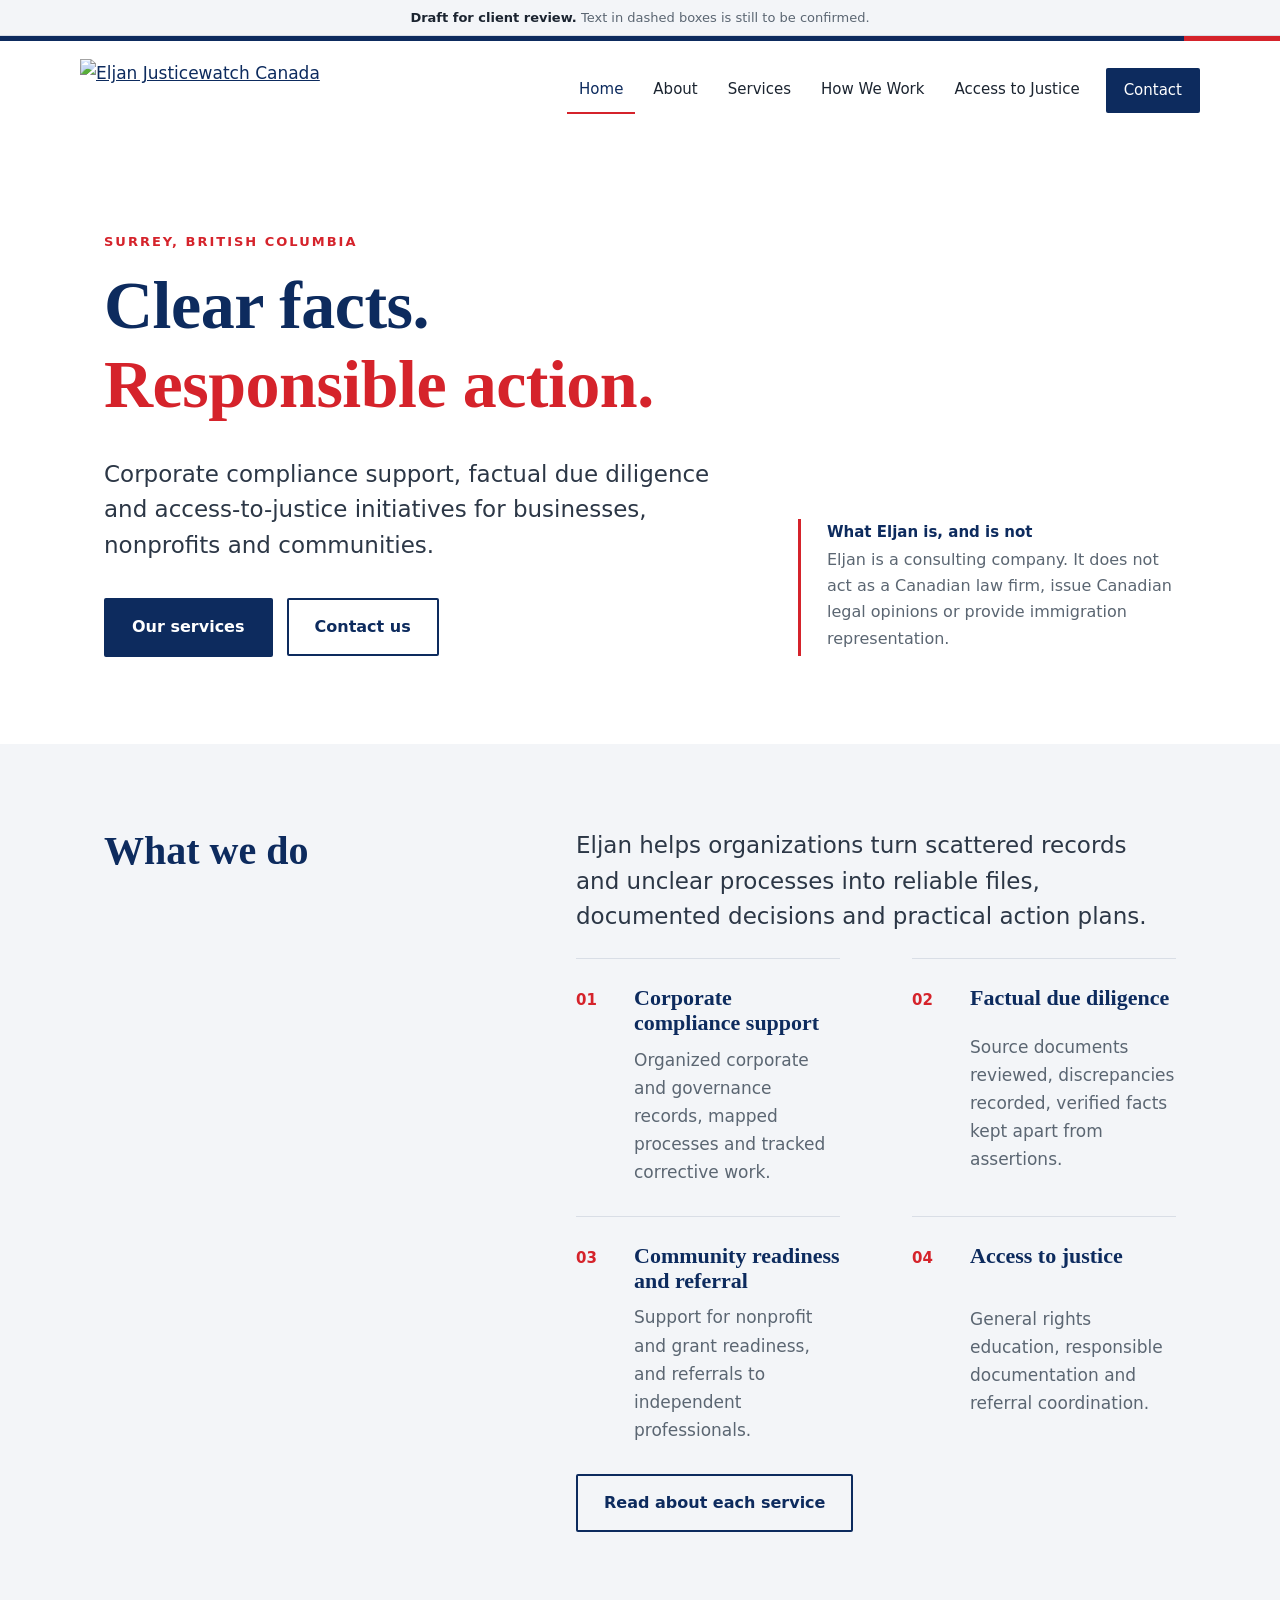
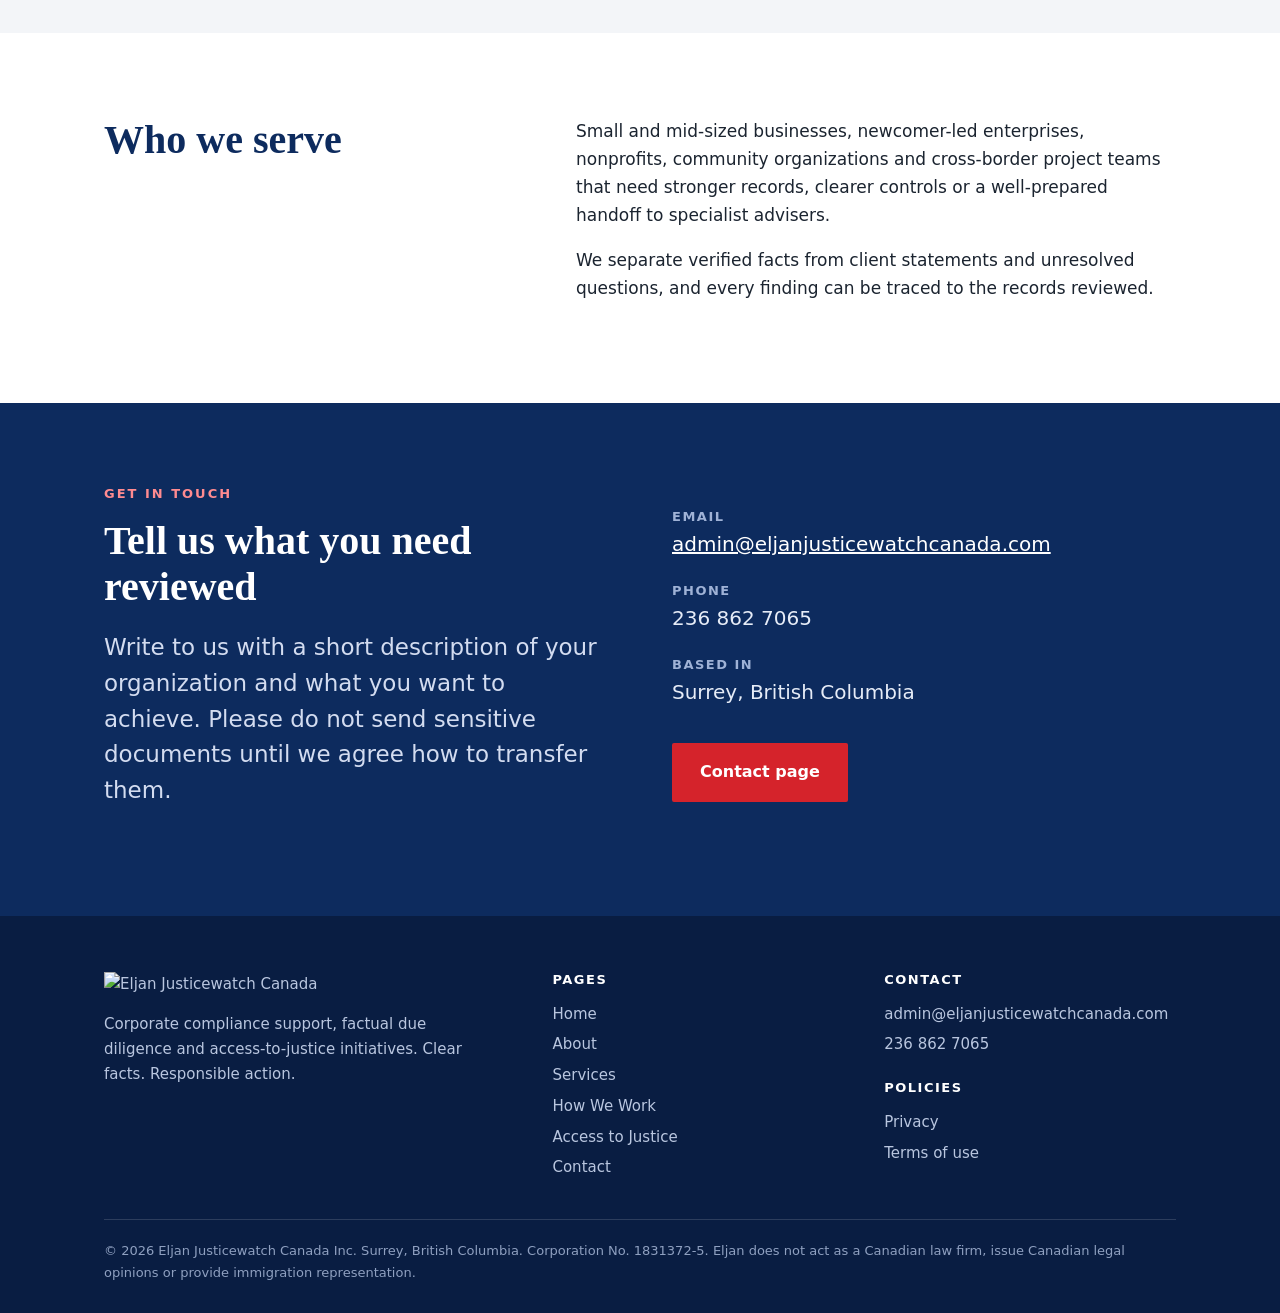
==== index.html @ 6947c1bd "Add files via upload" ====
<!doctype html><html lang="en"><head><meta charset="utf-8"><meta name="viewport" content="width=device-width,initial-scale=1">
<title>Eljan Justicewatch Canada Inc.</title><meta name="description" content="Corporate compliance support, factual due diligence and access-to-justice initiatives. Clear facts. Responsible action.">
<link rel="icon" type="image/png" href="assets/favicon-32.png"><link rel="apple-touch-icon" href="assets/favicon-192.png">
<meta property="og:title" content="Eljan Justicewatch Canada Inc."><meta property="og:description" content="Corporate compliance support, factual due diligence and access-to-justice initiatives. Clear facts. Responsible action."><meta name="theme-color" content="#0D2B5E">
<link rel="stylesheet" href="style.css"></head><body>
<a class="skip" href="#main">Skip to content</a>
<div class="draft"><b>Draft for client review.</b> Text in dashed boxes is still to be confirmed.</div>
<header class="top"><div class="wrap head">
<a class="brand" href="index.html" aria-label="Eljan Justicewatch Canada, home"><img src="assets/Eljan_Logo_Horizontal_Colour.svg" alt="Eljan Justicewatch Canada"></a>
<button class="burger" aria-expanded="false" aria-controls="nav">Menu</button>
<nav class="nav" id="nav" aria-label="Main"><a href="index.html" aria-current="page">Home</a><a href="about.html">About</a><a href="services.html">Services</a><a href="how-we-work.html">How We Work</a><a href="access-to-justice.html">Access to Justice</a><a class="cta" href="contact.html">Contact</a></nav>
</div></header><main id="main">
<section class="hero"><div class="wrap grid">
<div><span class="kicker">Surrey, British Columbia</span>
<h1>Clear facts. <span>Responsible action.</span></h1>
<p class="lede">Corporate compliance support, factual due diligence and access-to-justice initiatives for businesses, nonprofits and communities.</p>
<div class="btns"><a class="btn solid" href="services.html">Our services</a><a class="btn" href="contact.html">Contact us</a></div></div>
<aside><strong>What Eljan is, and is not</strong>Eljan is a consulting company. It does not act as a Canadian law firm, issue Canadian legal opinions or provide immigration representation.</aside>
</div></section>

<section class="s-pale"><div class="wrap split">
<h2 class="rv">What we do</h2>
<div class="rv"><p class="lede">Eljan helps organizations turn scattered records and unclear processes into reliable files, documented decisions and practical action plans.</p>
<div class="values" style="margin-top:0"><div><h3>Corporate compliance support</h3><p>Organized corporate and governance records, mapped processes and tracked corrective work.</p></div><div><h3>Factual due diligence</h3><p>Source documents reviewed, discrepancies recorded, verified facts kept apart from assertions.</p></div><div><h3>Community readiness and referral</h3><p>Support for nonprofit and grant readiness, and referrals to independent professionals.</p></div><div><h3>Access to justice</h3><p>General rights education, responsible documentation and referral coordination.</p></div></div>
<p><a class="btn" href="services.html">Read about each service</a></p>
</div></div></section>

<section><div class="wrap split">
<h2 class="rv">Who we serve</h2>
<div class="rv prose"><p>Small and mid-sized businesses, newcomer-led enterprises, nonprofits, community organizations and cross-border project teams that need stronger records, clearer controls or a well-prepared handoff to specialist advisers.</p>
<p>We separate verified facts from client statements and unresolved questions, and every finding can be traced to the records reviewed.</p></div>
</div></section>

<section class="s-navy"><div class="wrap contact-row">
<div class="rv"><span class="kicker">Get in touch</span><h2>Tell us what you need reviewed</h2><p class="lede" style="color:#d3dcf0">Write to us with a short description of your organization and what you want to achieve. Please do not send sensitive documents until we agree how to transfer them.</p></div>
<div class="rv"><dl><dt>Email</dt><dd><a href="mailto:admin@eljanjusticewatchcanada.com">admin@eljanjusticewatchcanada.com</a></dd><dt>Phone</dt><dd>236 862 7065</dd><dt>Based in</dt><dd>Surrey, British Columbia</dd></dl><p class="btns"><a class="btn solid" href="contact.html">Contact page</a></p></div>
</div></section></main><footer><div class="wrap"><div class="grid">
<div><img src="assets/Eljan_Logo_Horizontal_Reversed.svg" alt="Eljan Justicewatch Canada"><p style="margin-top:16px;max-width:26em">Corporate compliance support, factual due diligence and access-to-justice initiatives. Clear facts. Responsible action.</p></div>
<div><h4>Pages</h4><a href="index.html">Home</a><a href="about.html">About</a><a href="services.html">Services</a><a href="how-we-work.html">How We Work</a><a href="access-to-justice.html">Access to Justice</a><a href="contact.html">Contact</a></div>
<div><h4>Contact</h4><a href="mailto:admin@eljanjusticewatchcanada.com">admin@eljanjusticewatchcanada.com</a><a href="tel:+12368627065">236 862 7065</a><h4 style="margin-top:20px">Policies</h4><a href="privacy.html">Privacy</a><a href="terms.html">Terms of use</a></div>
</div><div class="legal">&copy; 2026 Eljan Justicewatch Canada Inc. Surrey, British Columbia. Corporation No. 1831372-5. Eljan does not act as a Canadian law firm, issue Canadian legal opinions or provide immigration representation.</div></div></footer>
<script src="app.js"></script></body></html>
---- style.css ----
/* Eljan Justice Watch Canada: design draft. Serif headings, plain sans body, navy and white, red used sparingly. */
:root{
  --navy:#0D2B5E; --navy-deep:#091d42; --red:#D5232B; --ink:#1B2430; --grey:#5B6672; --line:#D9DEE6; --pale:#F3F5F8; --white:#fff;
  --serif:Georgia,"Times New Roman",serif; --sans:"Segoe UI",system-ui,-apple-system,Roboto,Helvetica,Arial,sans-serif;
  --wrap:1120px;
}
*{box-sizing:border-box}
html{scroll-behavior:smooth}
body{margin:0;font:17px/1.65 var(--sans);color:var(--ink);background:var(--white);-webkit-font-smoothing:antialiased}
img,svg{max-width:100%}
a{color:var(--navy)}
a:hover{color:var(--red)}
.wrap{width:100%;max-width:var(--wrap);margin:0 auto;padding:0 24px}
.skip{position:absolute;left:-999px;top:0;background:var(--navy);color:#fff;padding:10px 16px;z-index:99}
.skip:focus{left:12px;top:12px}

/* preview strip */
.draft{background:var(--pale);border-bottom:1px solid var(--line);font-size:13px;color:var(--grey);padding:7px 0;text-align:center}
.draft b{color:var(--ink);font-weight:600}

/* header */
.top{border-top:5px solid var(--navy);position:relative}
.top::after{content:"";position:absolute;right:0;top:-5px;width:96px;height:5px;background:var(--red)}
.head{display:flex;align-items:center;justify-content:space-between;gap:24px;padding:18px 0}
.brand img{height:62px;width:auto;display:block}
.nav{display:flex;gap:6px;align-items:center}
.nav a{text-decoration:none;color:var(--ink);font-size:15px;padding:10px 12px;border-bottom:2px solid transparent}
.nav a:hover,.nav a[aria-current="page"]{border-bottom-color:var(--red);color:var(--navy)}
.nav .cta{background:var(--navy);color:#fff;margin-left:8px;border-radius:2px;border-bottom:0;padding:10px 18px}
.nav .cta:hover{background:var(--red);color:#fff}
.burger{display:none;background:none;border:1px solid var(--line);border-radius:2px;padding:9px 12px;font:inherit;color:var(--navy);cursor:pointer}

/* type */
h1,h2,h3{font-family:var(--serif);color:var(--navy);line-height:1.15;font-weight:700;margin:0 0 .5em}
h1{font-size:clamp(40px,6vw,68px);letter-spacing:-.5px}
h2{font-size:clamp(28px,3.6vw,40px)}
h3{font-size:22px}
p{margin:0 0 1em}
.lede{font-size:clamp(19px,2.2vw,23px);line-height:1.55;color:#2c3746;max-width:34em}
.kicker{font:600 13px/1 var(--sans);letter-spacing:2px;text-transform:uppercase;color:var(--red);margin:0 0 18px;display:block}

/* sections */
section{padding:84px 0}
.s-pale{background:var(--pale)}
.s-navy{background:var(--navy);color:#e6ecf7}
.s-navy h2,.s-navy h3{color:#fff}
.s-navy a{color:#fff}
.s-navy .kicker{color:#ff8b90}

/* hero */
.hero{padding:96px 0 88px}
.hero .grid{display:grid;grid-template-columns:1.25fr .75fr;gap:64px;align-items:end}
.hero h1 span{color:var(--red)}
.btns{display:flex;gap:14px;flex-wrap:wrap;margin-top:34px}
.btn{display:inline-block;text-decoration:none;font-weight:600;font-size:16px;padding:14px 26px;border:2px solid var(--navy);color:var(--navy);border-radius:2px;background:transparent}
.btn:hover{background:var(--navy);color:#fff}
.btn.solid{background:var(--navy);color:#fff}
.btn.solid:hover{background:var(--red);border-color:var(--red)}
.hero aside{border-left:3px solid var(--red);padding:4px 0 4px 26px;font-size:16px;color:var(--grey)}
.hero aside strong{display:block;font:700 15px var(--sans);color:var(--navy);margin-bottom:6px}

/* values list: ruled, not cards */
.values{display:grid;grid-template-columns:1fr 1fr;gap:0 72px;margin-top:40px;counter-reset:v}
.values div{border-top:1px solid var(--line);padding:26px 0 30px;display:grid;grid-template-columns:44px 1fr;gap:6px 14px}
.values div::before{counter-increment:v;content:counter(v,decimal-leading-zero);font:700 15px var(--sans);color:var(--red);padding-top:6px}
.values h3{margin:0 0 4px}
.values p{margin:0;color:var(--grey);grid-column:2}
.split{display:grid;grid-template-columns:.8fr 1.2fr;gap:72px}
.split h2{position:sticky;top:24px;align-self:start}

/* placeholder blocks */
.todo{border:2px dashed #b9c3d3;border-radius:3px;padding:22px 26px;background:rgba(255,255,255,.6);color:var(--grey);font-size:16px}
.todo b{color:var(--navy)}
.stack>*+*{margin-top:18px}
.cols3{display:grid;grid-template-columns:repeat(3,1fr);gap:22px}

/* contact */
.contact-row{display:grid;grid-template-columns:1fr 1fr;gap:64px}
.contact-row dl{margin:0}
.contact-row dt{font:600 13px var(--sans);letter-spacing:1.5px;text-transform:uppercase;color:#9fb2d6;margin-top:22px}
.contact-row dd{margin:4px 0 0;font-size:20px}
.s-navy .btn{border-color:#fff;color:#fff}
.s-navy .btn:hover{background:#fff;color:var(--navy)}
.s-navy .btn.solid{background:var(--red);border-color:var(--red)}

/* page head */
.pagehead{padding:70px 0 56px;border-bottom:1px solid var(--line)}
.pagehead h1{font-size:clamp(36px,5vw,56px);margin-bottom:.3em}
.prose{max-width:44em}
.prose h2{margin-top:1.6em;font-size:28px}

/* footer */
footer{background:var(--navy-deep);color:#b9c6df;padding:56px 0 30px;font-size:15px}
footer .grid{display:grid;grid-template-columns:1.4fr 1fr 1fr;gap:40px}
footer img{height:56px;width:auto}
footer h4{margin:0 0 12px;font:600 13px var(--sans);letter-spacing:1.5px;text-transform:uppercase;color:#fff}
footer a{color:#b9c6df;text-decoration:none;display:block;padding:3px 0}
footer a:hover{color:#fff}
.legal{border-top:1px solid rgba(255,255,255,.14);margin-top:36px;padding-top:20px;font-size:13px;color:#8fa0c0}

/* subtle reveal, off for reduced motion */
.rv{opacity:0;transform:translateY(10px);transition:opacity .6s ease,transform .6s ease}
.rv.in{opacity:1;transform:none}
@media (prefers-reduced-motion:reduce){.rv{opacity:1;transform:none;transition:none}html{scroll-behavior:auto}}

@media (max-width:900px){
  section{padding:60px 0}
  .hero{padding:56px 0}
  .hero .grid,.split,.contact-row,footer .grid,.cols3{grid-template-columns:1fr;gap:32px}
  .values{grid-template-columns:1fr}
  .split h2{position:static}
  .burger{display:block}
  .nav{display:none;position:absolute;left:0;right:0;top:100%;background:#fff;border-bottom:1px solid var(--line);flex-direction:column;align-items:stretch;padding:8px 24px 18px;z-index:20}
  .nav.open{display:flex}
  .nav a{padding:12px 0;border-bottom:1px solid var(--line)}
  .nav .cta{margin:12px 0 0;text-align:center}
  .brand img{height:50px}
  .top{position:relative}
}

/* hero artwork + entrance animation */
.hero{position:relative;overflow:hidden}
.hero .grid{position:relative;z-index:1}
.hero-art{position:absolute;right:-60px;top:50%;width:min(620px,52vw);height:auto;transform:translateY(-50%);opacity:0;pointer-events:none;animation:artIn 1.6s ease .2s forwards,drift 14s ease-in-out 1.8s infinite alternate}
@keyframes artIn{to{opacity:.13}}
@keyframes drift{from{transform:translateY(-50%) translateX(0)}to{transform:translateY(-52%) translateX(-14px)}}
.hero .kicker,.hero h1,.hero .lede,.hero .btns,.hero aside{opacity:0;animation:up .8s cubic-bezier(.2,.7,.2,1) forwards}
.hero .kicker{animation-delay:.05s}.hero h1{animation-delay:.2s}.hero .lede{animation-delay:.4s}.hero .btns{animation-delay:.55s}.hero aside{animation-delay:.75s}
@keyframes up{from{opacity:0;transform:translateY(22px)}to{opacity:1;transform:none}}
.top::after{animation:grow 1.2s ease .3s both;transform-origin:right}
@keyframes grow{from{transform:scaleX(0)}to{transform:none}}
.values div{transition:background .3s,padding-left .3s}
.values div:hover{background:var(--white);padding-left:12px}
.btn{transition:background .25s,color .25s,transform .25s}
.btn:hover{transform:translateY(-2px)}
@media (prefers-reduced-motion:reduce){.hero-art{animation:none;opacity:.13}.hero .kicker,.hero h1,.hero .lede,.hero .btns,.hero aside{animation:none;opacity:1}.top::after{animation:none}.btn:hover{transform:none}}
@media (max-width:900px){.hero-art{right:-120px;width:90vw;opacity:.1}@keyframes artIn{to{opacity:.1}}}

/* full-length transparent hero image: stands on the section floor, right side */
.hero:has(.hero-art){padding-bottom:0}
.hero-art{top:auto;bottom:0;right:4%;width:auto;height:92%;max-height:640px;transform:none;opacity:0;animation:personIn 1.2s cubic-bezier(.2,.7,.2,1) .35s forwards}
@keyframes personIn{from{opacity:0;transform:translateY(30px)}to{opacity:1;transform:none}}
@media (max-width:900px){.hero-art{opacity:.15;height:70%;right:-10%;animation:none}}
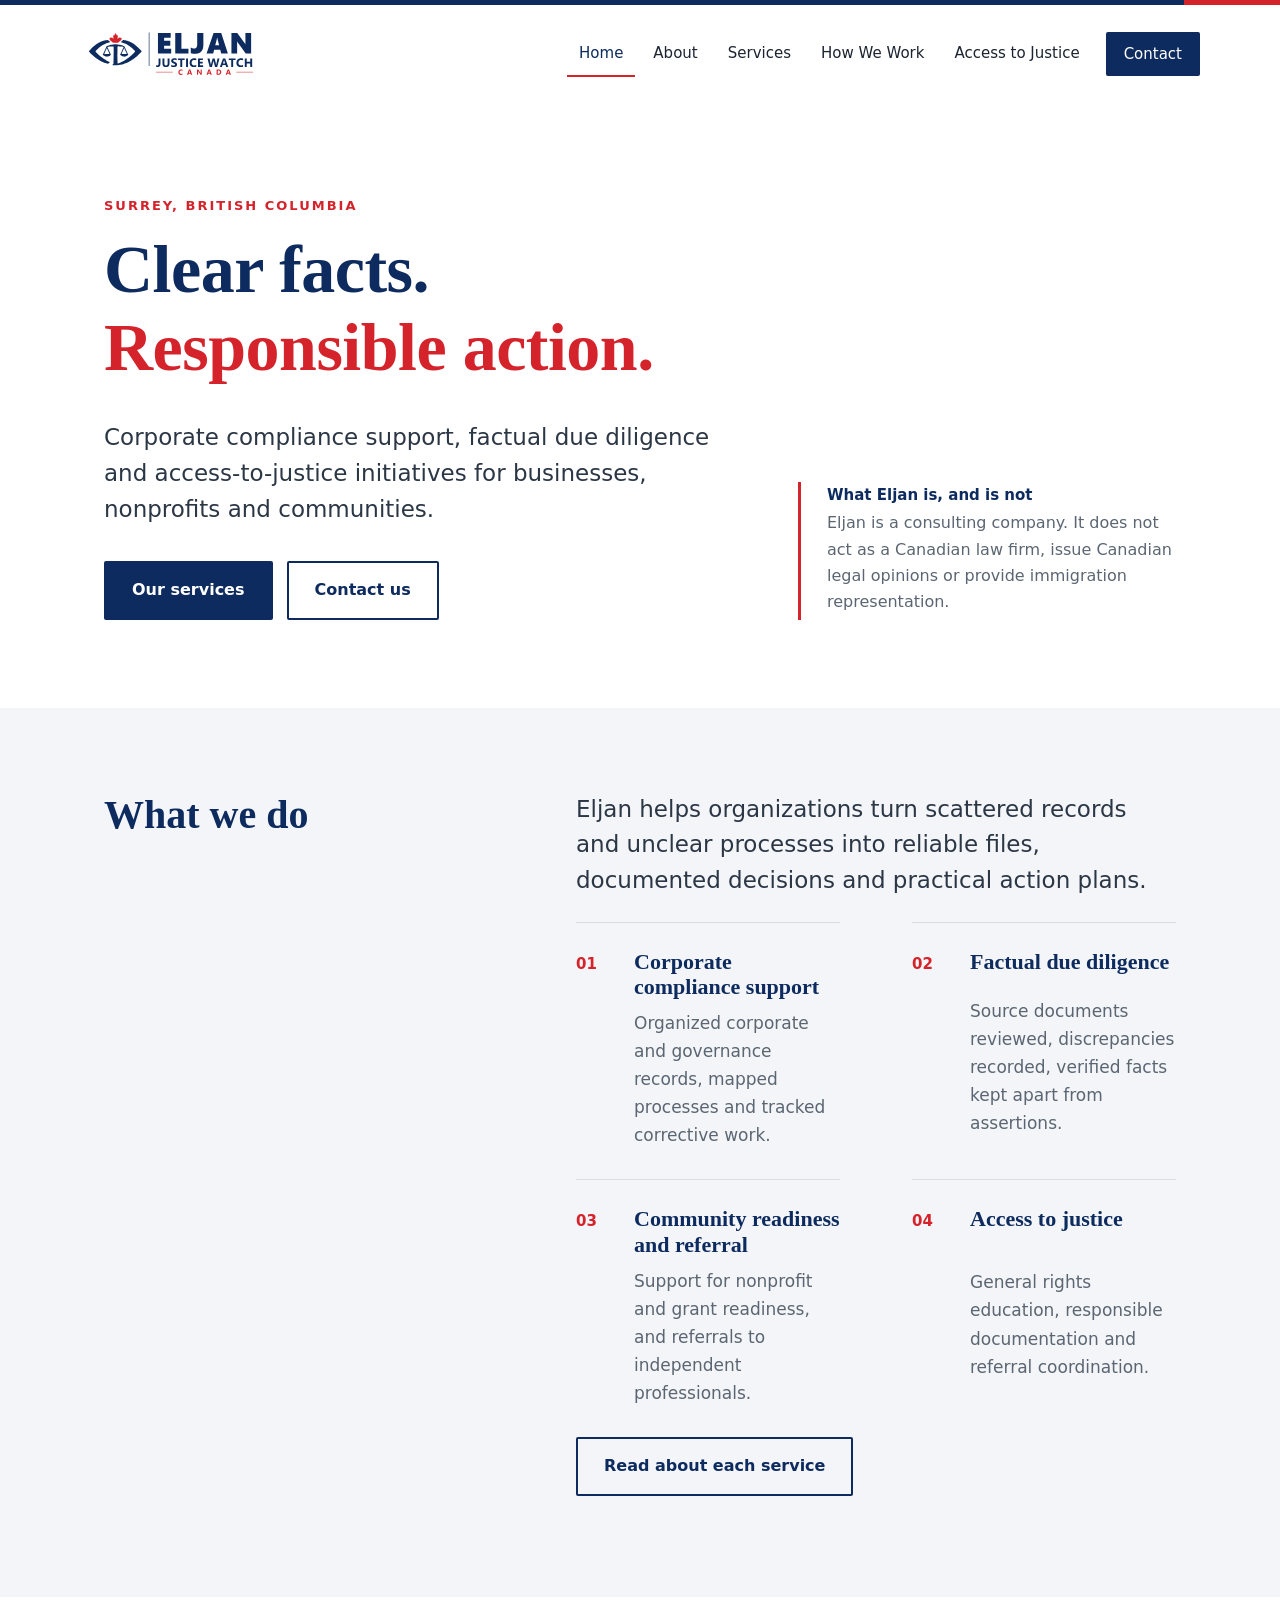
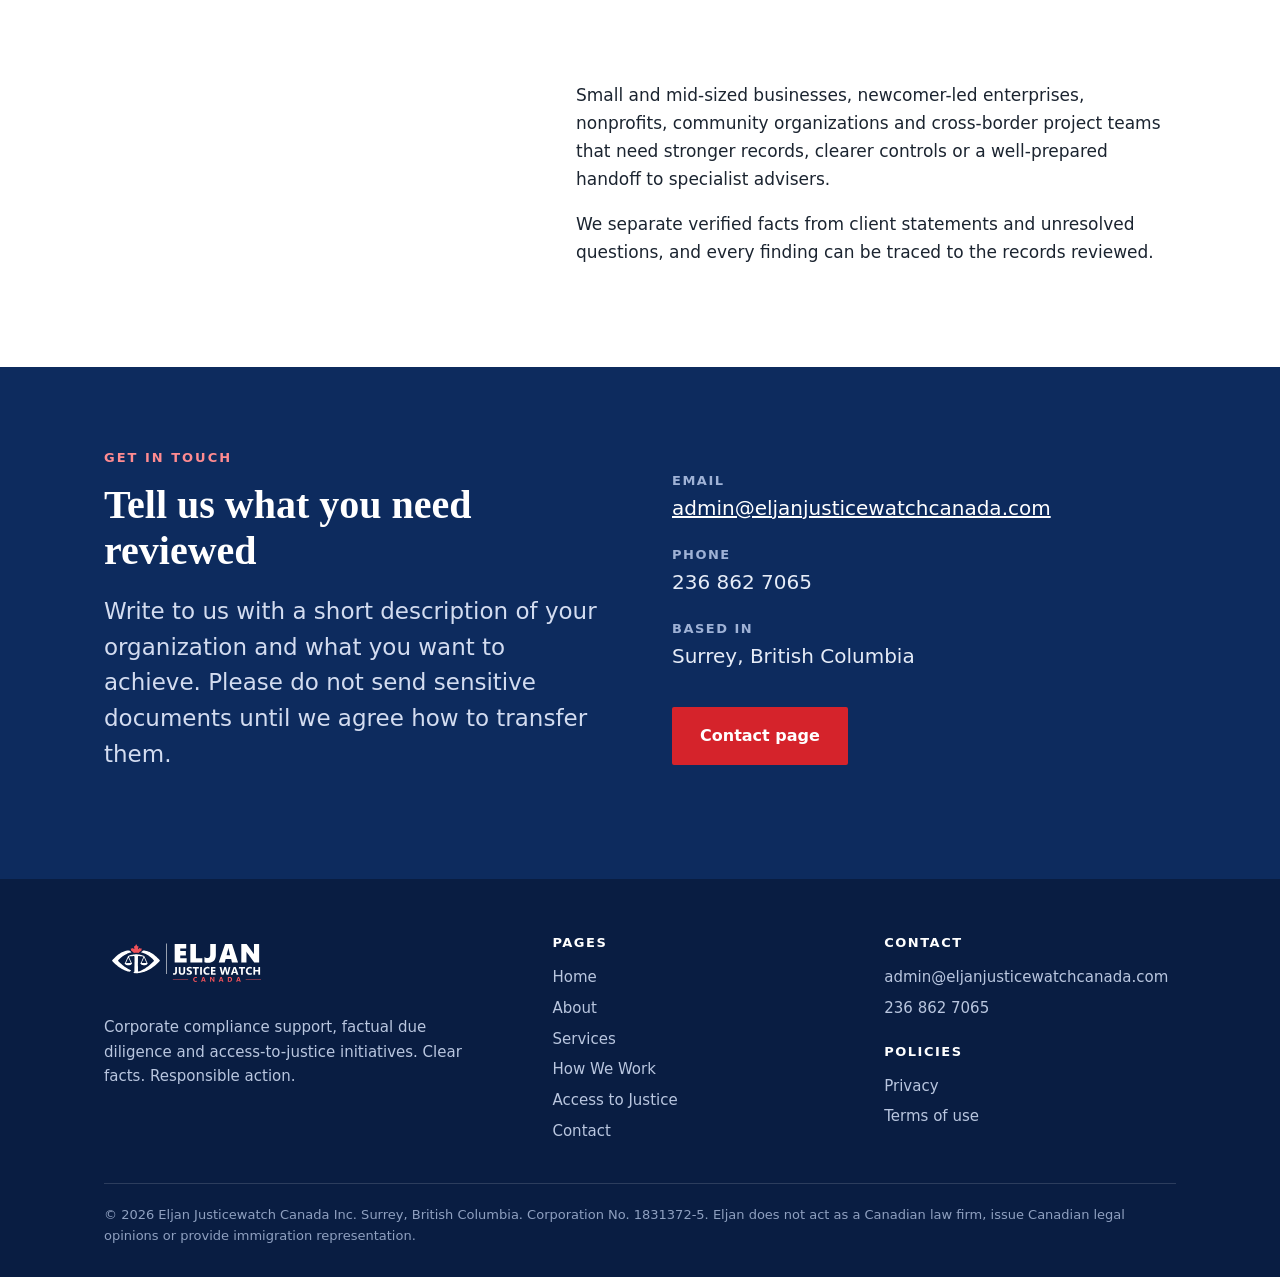
==== commit 6b22a669: "Add files via upload" ====
--- a/index.html
+++ b/index.html
@@ -4,7 +4,6 @@
 <meta property="og:title" content="Eljan Justicewatch Canada Inc."><meta property="og:description" content="Corporate compliance support, factual due diligence and access-to-justice initiatives. Clear facts. Responsible action."><meta name="theme-color" content="#0D2B5E">
 <link rel="stylesheet" href="style.css"></head><body>
 <a class="skip" href="#main">Skip to content</a>
-<div class="draft"><b>Draft for client review.</b> Text in dashed boxes is still to be confirmed.</div>
 <header class="top"><div class="wrap head">
 <a class="brand" href="index.html" aria-label="Eljan Justicewatch Canada, home"><img src="assets/Eljan_Logo_Horizontal_Colour.svg" alt="Eljan Justicewatch Canada"></a>
 <button class="burger" aria-expanded="false" aria-controls="nav">Menu</button>
